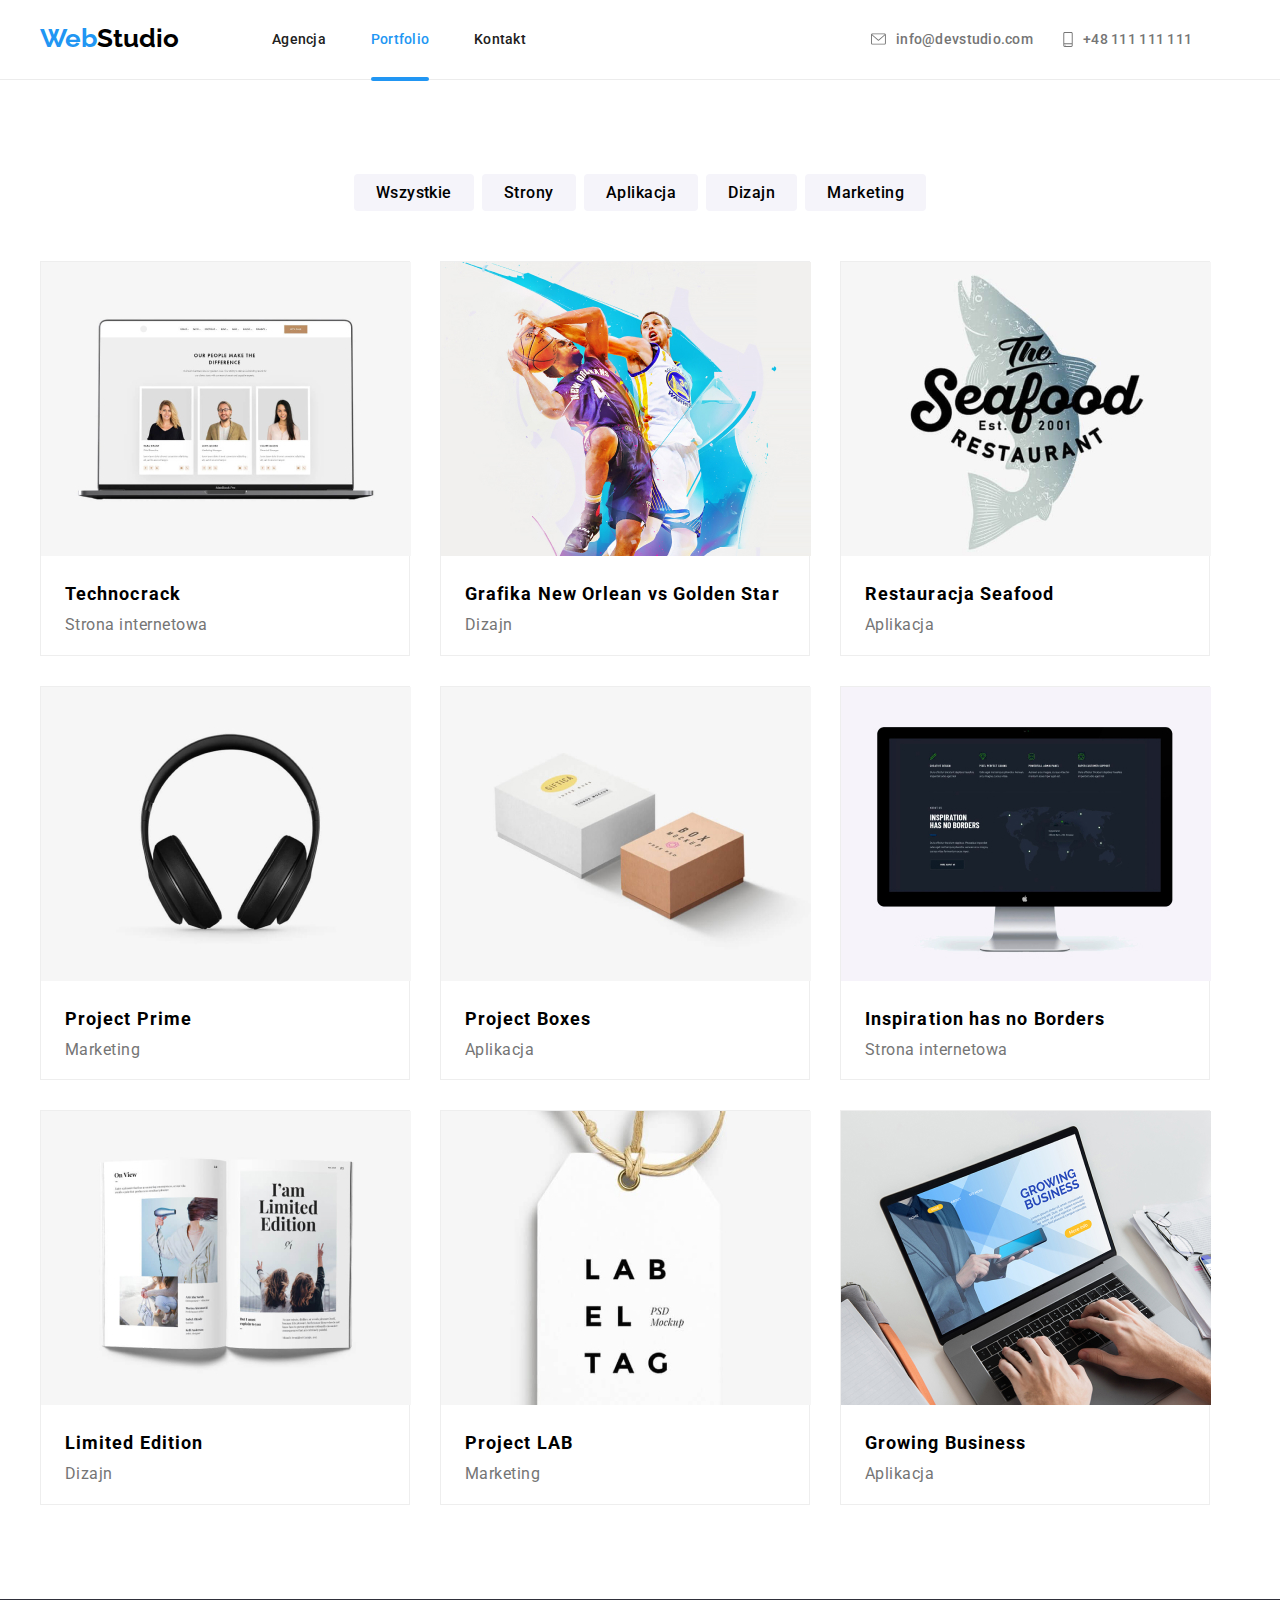
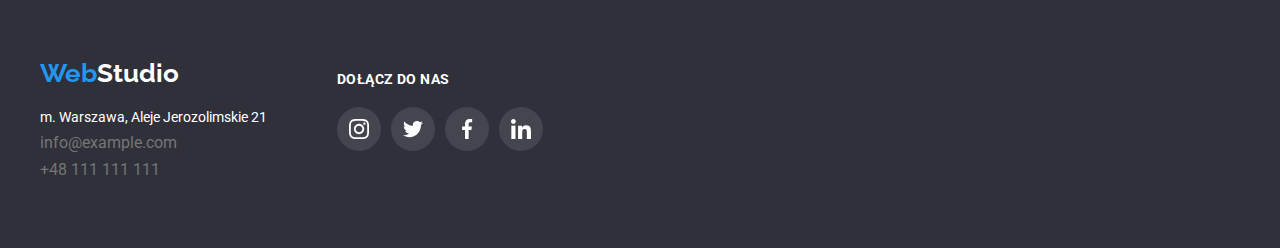
==== portfolio.html @ d0a635a4 "materials from hw-05 added" ====
<!DOCTYPE html>
<html lang="en">
  <head>
    <meta charset="UTF-8" />
    <meta http-equiv="X-UA-Compatible" content="IE=edge" />
    <meta name="viewport" content="width=device-width, initial-scale=1.0" />
    <title>Portfolio</title>
    <link rel="preconnect" href="https://fonts.googleapis.com" />
    <link rel="preconnect" href="https://fonts.gstatic.com" crossorigin />
    <link
      rel="stylesheet"
      href="https://cdnjs.cloudflare.com/ajax/libs/modern-normalize/1.0.0/modern-normalize.min.css"
    />
    <link
      href="https://fonts.googleapis.com/css2?family=Raleway:wght@700&family=Roboto:wght@400;500;700;900&display=swap"
      rel="stylesheet"
    />
    <link rel="stylesheet" href="css/styles.css" />
  </head>
  <body>
    <!-- header -->
    <!-- <div class="backdrop-container"></div> -->

    <header class="header">
      <div class="container header-container">
        <a class="logo" href="./index.html"
          >Web<span class="logo-studio">Studio</span></a
        >
        <nav class="navigation">
          <ul class="nav-menu">
            <li class="nav-item">
              <a class="nav-link" href="index.html">Agencja</a>
            </li>
            <li class="nav-item menu-active">
              <a class="nav-link is-active" href="portfolio.html">Portfolio</a>
            </li>
            <li class="nav-item"><a class="nav-link" href="#">Kontakt</a></li>
          </ul>
        </nav>

        <ul class="contacts-header">
          <li class="contact-link-item">
            <a class="contact-link" href="mailto:info@devstudio.com">
              <svg class="contact-icon" width="25px" height="12px">
                <use href="./images/icons.svg#icon-envelope"></use>
              </svg>
              info@devstudio.com
            </a>
          </li>
          <li class="contact-link-item">
            <a class="contact-link" href="tel:+48111111111">
              <svg class="contact-icon" width="20px" height="15px">
                <use href="./images/icons.svg#icon-smartphone"></use>
              </svg>
              +48 111 111 111
            </a>
          </li>
        </ul>
      </div>
    </header>
    <main>
      <section class="section">
        <!-- filters -->
        <div class="container filter-container">
          <ul class="filter">
            <li>
              <button type="button" class="filter-button">Wszystkie</button>
            </li>
            <li>
              <button type="button" class="filter-button">Strony</button>
            </li>
            <li>
              <button type="button" class="filter-button">Aplikacja</button>
            </li>
            <li><button type="button" class="filter-button">Dizajn</button></li>
            <li>
              <button type="button" class="filter-button">Marketing</button>
            </li>
          </ul>
        </div>
        <!--  All Projects -->
        <div class="container">
          <ul class="projects">
            <!-- Project 1 -->
            <li class="project-card">
              <figure>
                <div class="box">
                  <img
                    src="./images/projects/project-1.jpg"
                    alt="opened-laptop"
                    width="370"
                    height="294"
                  />
                  <div class="overlay">
                    "Technocrack jest popularną platformą wykorzystywaną do
                    rozpowszechniania koronawirusa. Firmy wykorzystują tę
                    platformę do celów szpiegowskich i ataków na
                    niezabezpieczone serwery konkurencji"
                  </div>
                </div>
                <figcaption>
                  <p class="project-title">Technocrack</p>
                  <p class="project-type">Strona internetowa</p>
                </figcaption>
              </figure>
              <!-- Project 2 -->
            </li>

            <li class="project-card">
              <figure>
                <div class="box">
                  <img
                    class="image-one"
                    src="./images/projects/project-2.jpg"
                    alt="two-basketball-players"
                    width="370"
                    height="294"
                  />
                  <div class="overlay">
                    "Technocrack jest popularną platformą wykorzystywaną do
                    rozpowszechniania koronawirusa. Firmy wykorzystują tę
                    platformę do celów szpiegowskich i ataków na
                    niezabezpieczone serwery konkurencji"
                  </div>
                </div>
                <figcaption>
                  <p class="project-title">Grafika New Orlean vs Golden Star</p>
                  <p class="project-type">Dizajn</p>
                </figcaption>
              </figure>
            </li>
            <!-- project 3 -->
            <li class="project-card">
              <figure>
                <div class="box">
                  <img
                    src="./images/projects/project-3.jpg"
                    alt="logo-of-a-restaurant"
                    width="370"
                    height="294"
                  />
                  <div class="overlay">
                    "Technocrack jest popularną platformą wykorzystywaną do
                    rozpowszechniania koronawirusa. Firmy wykorzystują tę
                    platformę do celów szpiegowskich i ataków na
                    niezabezpieczone serwery konkurencji"
                  </div>
                </div>
                <figcaption>
                  <p class="project-title">Restauracja Seafood</p>
                  <p class="project-type">Aplikacja</p>
                </figcaption>
              </figure>
            </li>
            <!-- project 4 -->
            <li class="project-card">
              <figure>
                <div class="box">
                  <img
                    src="./images/projects/project-4.jpg"
                    alt="black-headset"
                    width="370"
                    height="294"
                  />
                  <div class="overlay">
                    "Technocrack jest popularną platformą wykorzystywaną do
                    rozpowszechniania koronawirusa. Firmy wykorzystują tę
                    platformę do celów szpiegowskich i ataków na
                    niezabezpieczone serwery konkurencji"
                  </div>
                </div>
                <figcaption>
                  <p class="project-title">Project Prime</p>
                  <p class="project-type">Marketing</p>
                </figcaption>
              </figure>
            </li>
            <!-- project 5 -->
            <li class="project-card">
              <figure>
                <div class="box">
                  <img
                    src="./images/projects/project-5.jpg"
                    alt="two-carton-boxes"
                    width="370"
                    height="294"
                  />
                  <div class="overlay">
                    "Technocrack jest popularną platformą wykorzystywaną do
                    rozpowszechniania koronawirusa. Firmy wykorzystują tę
                    platformę do celów szpiegowskich i ataków na
                    niezabezpieczone serwery konkurencji"
                  </div>
                </div>
                <figcaption>
                  <p class="project-title">Project Boxes</p>
                  <p class="project-type">Aplikacja</p>
                </figcaption>
              </figure>
            </li>
            <!-- project 6 -->
            <li class="project-card">
              <figure>
                <div class="box">
                  <img
                    src="./images/projects/project-6.jpg"
                    alt="apple-monitor"
                    width="370"
                    height="294"
                  />
                  <div class="overlay">
                    "Technocrack jest popularną platformą wykorzystywaną do
                    rozpowszechniania koronawirusa. Firmy wykorzystują tę
                    platformę do celów szpiegowskich i ataków na
                    niezabezpieczone serwery konkurencji"
                  </div>
                </div>
                <figcaption>
                  <p class="project-title">Inspiration has no Borders</p>
                  <p class="project-type">Strona internetowa</p>
                </figcaption>
              </figure>
            </li>
            <!-- project 7 -->
            <li class="project-card">
              <figure>
                <div class="box">
                  <img
                    src="./images/projects/project-7.jpg"
                    alt="opened-paper-magazine"
                    width="370"
                    height="294"
                  />
                  <div class="overlay">
                    "Technocrack jest popularną platformą wykorzystywaną do
                    rozpowszechniania koronawirusa. Firmy wykorzystują tę
                    platformę do celów szpiegowskich i ataków na
                    niezabezpieczone serwery konkurencji"
                  </div>
                </div>
                <figcaption>
                  <p class="project-title">Limited Edition</p>
                  <p class="project-type">Dizajn</p>
                </figcaption>
              </figure>
            </li>
            <!-- project 8  -->
            <li class="project-card">
              <figure>
                <div class="box">
                  <img
                    src="./images/projects/project-8.jpg"
                    alt="a-label"
                    width="370"
                    height="294"
                  />
                  <div class="overlay">
                    "Technocrack jest popularną platformą wykorzystywaną do
                    rozpowszechniania koronawirusa. Firmy wykorzystują tę
                    platformę do celów szpiegowskich i ataków na
                    niezabezpieczone serwery konkurencji"
                  </div>
                </div>
                <figcaption>
                  <p class="project-title">Project LAB</p>
                  <p class="project-type">Marketing</p>
                </figcaption>
              </figure>
            </li>
            <!-- project 9 -->
            <li class="project-card">
              <figure>
                <div class="box">
                  <img
                    src="./images/projects/project-9.jpg"
                    alt="someone-typing-on-a-laptop"
                    width="370"
                    height="294"
                  />
                  <div class="overlay">
                    "Technocrack jest popularną platformą wykorzystywaną do
                    rozpowszechniania koronawirusa. Firmy wykorzystują tę
                    platformę do celów szpiegowskich i ataków na
                    niezabezpieczone serwery konkurencji"
                  </div>
                </div>
                <figcaption>
                  <p class="project-title">Growing Business</p>
                  <p class="project-type">Aplikacja</p>
                </figcaption>
              </figure>
            </li>
          </ul>
        </div>
      </section>
    </main>
    <footer class="footer">
      <div class="container footer-containers">
        <div class="first-footer-container">
          <a class="footer-logo" href="./index.html"
            >Web<span class="logo-studio-footer">Studio</span></a
          >
          <ul class="footer-contacts">
            <li class="footer-contacts-item">
              <address class="address">
                m. Warszawa, Aleje Jerozolimskie 21
              </address>
            </li>
            <li class="footer-contacts-item">
              <a class="footer-contact-link" href="mailto:info@example.com"
                >info@example.com</a
              >
            </li>
            <li class="footer-contacts-item">
              <a class="footer-contact-link" href="tel:+48111111111"
                >+48 111 111 111</a
              >
            </li>
          </ul>
        </div>
        <div class="secondary-footer-container">
          <h3 class="cta">Dołącz do nas</h3>
          <ul class="social-list-foot">
            <li class="social-list-item-foot">
              <a class="social-link-foot" href="#">
                <svg width="20px" height="20px">
                  <use href="./images/icons.svg#icon-instagram-1"></use>
                </svg>
              </a>
            </li>
            <li class="social-list-item-foot">
              <a class="social-link-foot" href="#">
                <svg width="20px" height="20px">
                  <use href="./images/icons.svg#icon-twitter-2"></use>
                </svg>
              </a>
            </li>
            <li class="social-list-item-foot">
              <a class="social-link-foot" href="#">
                <svg width="20px" height="20px">
                  <use href="./images/icons.svg#icon-facebook-3"></use>
                </svg>
              </a>
            </li>
            <li class="social-list-item-foot">
              <a class="social-link-foot" href="#">
                <svg width="20px" height="20px">
                  <use href="./images/icons.svg#icon-linkedin-4"></use>
                </svg>
              </a>
            </li>
          </ul>
        </div>
      </div>
    </footer>

    <script src="js.modal.js"></script>
  </body>
</html>
---- css/styles.css ----
/* general */
* {
  margin: 0;
  padding: 0;
  box-sizing: border-box;
}

:root {
  --brand-color: #2196f3;
  --primary-bg-color: #ffffff;
  --secondary-bg-color: #2f303a;
  --third-bg-color: #f5f4fa;
  --icons-bg-color: #afb1b8;
  --primary-txt-color: #212121;
  --secondary-txt-color: #757575;
  --third-txt-color: #ffffff;
  /* --font-family:"Roboto", sans-serif; */
}
body {
  font-family: "Roboto", sans-serif;
  text-decoration: none;
}

ul {
  list-style: none;
}

img {
  display: block;
}

.container {
  width: 1200px;
  margin: 0 auto;
}

.section {
  padding-top: 94px;
  padding-bottom: 94px;
  /* padding: 94px 0; */
}

/* HEADER */
.header-container {
  display: flex;
  align-items: center;
}

.header {
  border-bottom: 1px solid #ececec;
}

/* /* NAVIGATION */

.nav-menu {
  display: flex;
  justify-content: space-between;
  width: 254px;
  margin-left: 93px;
  margin-right: 345px;
}

.nav-link {
  font-weight: 500;
  font-size: 14px;
  line-height: 1.1;
  letter-spacing: 0.02em;
  text-decoration: none;
  color: var(--primary-txt-color);
  transition: color 250ms cubic-bezier(0.4, 0, 0.2, 1);
}

.nav-link:focus,
.nav-link:hover {
  color: var(--brand-color);
}

/* CONTACTS header  */
/* .header-contacts {
  display: flex;
  align-items: center;
  margin-left: auto;
  margin-right: 0;
}

.header-contacts a {
  color: var(--secondary-txt-color);
}

.contact-icon {
  margin-right: 10px;
  margin-left: 0px;
  fill: var(--secondary-txt-color);
}

.contact-icon:hover,
.contact-icon:focus,
.contact-icon:active {
  fill: var(--brand-color);
}

.contact-link {
  text-decoration: none;
  font-weight: 500;
  font-size: 14px;
  line-height: 1. 1;
  letter-spacing: 0.02em;
  color: var(--secondary-txt-color);
}

.contact-link:hover,
.contact-link:focus,
.contact-link:active {
  color: var(--brand-color);
} */

.contacts-header {
  display: flex;
  align-items: center;
  margin-left: 0;
  margin-right: 0;
}

.contact-link {
  display: flex;
  align-items: center;
}

.contact-link {
  text-decoration: none;
  font-weight: 500;
  font-size: 14px;
  line-height: 1 1;
  letter-spacing: 0.02em;
  color: var(--secondary-txt-color);
  fill: var(--secondary-txt-color);
  transition: color 250ms cubic-bezier(0.4, 0, 0.2, 1);
}

.contact-link:hover,
.contact-link:focus,
.contact-link:active {
  color: var(--brand-color);
  fill: var(--brand-color);
}

.contact-link-item:not(:last-child) {
  margin-right: 30px;
}

.contact-icon {
  padding-right: 10px;
  transition: fill 250ms cubic-bezier(0.4, 0, 0.2, 1);
}

/* Main Page Studio */
/* HERO */
.hero {
  margin-left: auto;
  margin-right: auto;
  max-width: 1600px;
  max-height: 600px;
  background-color: #2f303a;
  background-image: linear-gradient(
      to right,
      rgba(47, 48, 58, 0.4),
      rgba(47, 48, 58, 0.4)
    ),
    url(../images/banner-img.jpg);
  text-align: center;
}

.hero-headline {
  font-weight: 900;
  font-size: 44px;
  line-height: 1.36;
  letter-spacing: 0.06em;
  text-transform: uppercase;
  color: var(--third-txt-color);
  padding-top: 200px;
  margin-bottom: 30px;
}

.hero-button {
  background: var(--brand-color);
  font-weight: 700;
  font-size: 16px;
  line-height: 1.87;
  text-align: center;
  letter-spacing: 0.06em;
  color: var(--third-txt-color);
  cursor: pointer;
  border-style: none;
  border-radius: 4px;
  margin-bottom: 200px;
  padding: 10px 41px;
  transition: border-radius 250ms cubic-bezier(0.4, 0, 0.2, 1);
}

/* ADVANTAGES */
.advantages-list {
  display: flex;
  justify-content: space-between;
  align-items: center;
  margin-bottom: 94px;
}
.advantages-item {
  width: 270px;
  margin: 0;
}
.advantages-item:not(:last-child) {
  margin-right: 30px;
}

.advantages-title {
  font-weight: 700;
  font-size: 14px;
  line-height: 1 1;
  letter-spacing: 0.03em;
  text-transform: uppercase;
  margin-bottom: 10px;
}

.advantages-description {
  font-size: 14px;
  line-height: 1.7;
  letter-spacing: 0.03em;
  color: var(--secondary-txt-color);
  width: 270px;
}

/* BG for advantages icons */
.icons-bg {
  width: 270px;
  height: 120px;
  background-color: var(--third-bg-color);
  border-style: none;
  border-radius: 4px;
  margin-bottom: 30px;
  padding: 25px 100px;
}

.section-title {
  font-weight: 700;
  font-size: 36px;
  line-height: 1.16;
  letter-spacing: 0.03em;
  text-align: center;
  padding-bottom: 50px;
}

/* 3 photos in section Czym się zajmujemy */
/* previous class title: .gallery  */
.service-list {
  display: flex;
  justify-content: space-between;
}

.service-box {
  display: flex;
  flex-direction: column;
  position: relative;
}

.servis-description {
  font-weight: 700;
  font-size: 14px;
  line-height: 1 14;
  letter-spacing: 0.03em;
  text-transform: uppercase;
  color: var(--third-txt-color);
  text-align: center;
  display: flex;
  justify-content: center;
  align-items: center;

  background-color: rgba(47, 48, 58, 0.8);
  width: 370px;
  height: 70px;
  position: absolute;
  top: 224px;
}

/* OUR TEAM */
.our-team {
  background-color: var(--third-bg-color);
}
.team-cards {
  display: flex;
  justify-content: space-between;
}

.team-card-item {
  box-shadow: 0px 1px 3px rgba(0, 0, 0, 0.12), 0px 1px 1px rgba(0, 0, 0, 0.14),
    0px 2px 1px rgba(0, 0, 0, 0.2);
  border-radius: 0px 0px 4px 4px;
}

.card-description {
  padding: 30px 0;
  width: 270px;
  height: 168px;
  background: var(--third-txt-color);
  border-radius: 0px 0px 4px 4px;
}

.name {
  font-weight: 500;
  font-size: 16px;
  line-height: 1 18;
  letter-spacing: 0.03em;
  text-align: center;
  margin-bottom: 10px;
}

.job-position {
  font-size: 16px;
  line-height: 1 18;
  letter-spacing: 0.03em;
  color: var(--secondary-txt-color);
  text-align: center;
  margin-bottom: 16px;
}

.figcaption {
  background-color: var(--primary-bg-color);
}

.social-list {
  display: flex;
  justify-content: center;
  margin: 0;
  padding: 0;
  margin-top: 16px;
}

.social-list-item:not(:last-child) {
  margin-right: 10px;
}

.social-link {
  display: flex;
  justify-content: center;
  align-items: center;
  width: 44px;
  height: 44px;
  border-radius: 50px;
  background-color: var(--primary-bg-color);
  fill: var(--icons-bg-color);
  transition: fill 250ms cubic-bezier(0.4, 0, 0.2, 1);
  transition: background-color 250ms cubic-bezier(0.4, 0, 0.2, 1);
}

.social-link:hover,
.social-link:focus,
.social-link:active {
  background-color: var(--brand-color);
  fill: var(--primary-bg-color);
}

/* our customers */
.customers-list {
  display: flex;
  justify-content: center;
  margin: 0;
  padding: 0;
  width: 1170px;
}

.customers-list-item:not(:last-child) {
  margin-right: 30px;
}

.customer-link {
  display: flex;
  justify-content: center;
  align-items: center;
  width: 170px;
  height: 92px;
  border: 1px solid var(--icons-bg-color);
  border-radius: 4px;
  background-color: var(--primary-bg-color);
  fill: var(--icons-bg-color);
  transition: fill 250ms cubic-bezier(0.4, 0, 0.2, 1);
}

.customer-link:hover,
.customer-link:focus,
.customer-link:active {
  background-color: var(--primary-bg-color);
  fill: var(--brand-color);
  border: 1px solid var(--brand-color);
}

/* footer */

.footer {
  background-color: var(--secondary-bg-color);
  padding-top: 60px;
  padding-bottom: 60px;
}

.footer-containers {
  display: flex;
}

.first-footer-container {
  margin-right: 70px;
}

.secondary-footer-container {
  padding-top: 12px;
}
.logo {
  font-family: "Raleway";
  font-weight: 700;
  font-size: 26px;
  line-height: 1 2;
  color: var(--brand-color);
  text-decoration: none;
  padding-top: 24px;
  padding-bottom: 25px;
}

.logo-studio {
  color: #000000;
}

.footer-logo {
  font-family: "Raleway";
  font-weight: 700;
  font-size: 26px;
  line-height: 1 2;
  color: var(--brand-color);
  text-decoration: none;
}

.logo-studio-footer {
  color: var(--third-txt-color);
}

.address {
  font-family: "Roboto";
  font-style: normal;
  font-size: 14px;
  line-height: 1 7;
  color: var(--third-txt-color);
  margin-top: 20px;
}

.footer-contacts-item {
  margin-bottom: 9px;
}

.footer-contact-link {
  color: var(--secondary-txt-color);
  text-decoration: none;
  transition: color 250ms cubic-bezier(0.4, 0, 0.2, 1);
}

.footer-contact-link:hover,
.footer-contact-link:focus {
  color: var(--brand-color);
}

.cta {
  font-weight: 700;
  font-size: 14px;
  line-height: 1 14;
  letter-spacing: 0.03em;
  text-transform: uppercase;
  color: var(--third-txt-color);
}

.social-list-foot {
  display: flex;
  justify-content: space-between;
  align-items: center;
  width: 206px;
  margin-top: 20px;
  margin-left: 0;
}

.social-list-item-foot {
  display: flex;
}

.social-link-foot {
  display: flex;
  justify-content: center;
  align-items: center;
  width: 44px;
  height: 44px;
  border-radius: 50px;
  background-color: var(--secondary-bg-color);
  background: rgba(255, 255, 255, 0.1);
  fill: var(--third-txt-color);
  transition: background-color 250ms cubic-bezier(0.4, 0, 0.2, 1);
}

.social-link-foot:hover,
.social-link-foot:focus,
.social-link-foot:active {
  background-color: var(--brand-color);
  fill: var(--primary-bg-color);
}

/* Portfolio */

.filter {
  display: flex;
  align-items: center;
  justify-content: center;
  gap: 8px;
}

.filter-button {
  font-family: "Roboto";
  font-weight: 500;
  font-size: 16px;
  line-height: 1.6;
  text-align: center;
  letter-spacing: 0.03em;
  border-style: none;
  background: var(--third-bg-color);
  border-radius: 4px;
  padding: 6px 22px 6px 22px;
  transition: box-shadow 250ms cubic-bezier(0.4, 0, 0.2, 1);
  transition: background-color 250ms cubic-bezier(0.4, 0, 0.2, 1);
  transition: color 250ms cubic-bezier(0.4, 0, 0.2, 1);
}

.filter-button:focus,
.filter-button:hover {
  background: var(--brand-color);
  box-shadow: 0px 3px 1px rgba(0, 0, 0, 0.1), 0px 1px 2px rgba(0, 0, 0, 0.08),
    0px 2px 2px rgba(0, 0, 0, 0.12);
  border-radius: 4px;
  color: var(--third-txt-color);
  border-style: none;
}

button {
  cursor: pointer;
}

.projects {
  display: flex;
  flex-wrap: wrap;
  margin-top: 50px;
  gap: 30px;
  width: 1200px;
}

.project-card {
  width: 370px;
  border: 1px solid #eeeeee;
  transition: box-shadow 250ms cubic-bezier(0.4, 0, 0.2, 1);
}

.project-card:hover,
.project-card:focus {
  box-shadow: 0px 1px 1px rgba(0, 0, 0, 0.12), 0px 4px 4px rgba(0, 0, 0, 0.06),
    1px 4px 6px rgba(0, 0, 0, 0.16);
}

.project-description {
  border-left: 1px solid #eeeeee;
  border-bottom: 1px solid #eeeeee;
  border-right: 1px solid #eeeeee;
  width: 370px;
}

.project-title {
  font-weight: 700;
  font-size: 18px;
  line-height: 2;
  letter-spacing: 0.06em;
  padding: 20px 24px 4px 24px;
}

.project-type {
  font-size: 16px;
  line-height: 1 9;
  letter-spacing: 0.03em;
  color: var(--secondary-txt-color);
  padding: 0 24px 20px 24px;
}

/* overlay on projects card */
.box {
  position: relative;
  width: 370px;
  height: 294px;
  overflow: hidden;
}

.overlay {
  position: absolute;
  top: 0;
  left: 0;
  height: 100%;
  width: 100%;
  display: block;
  background-color: rgba(33, 150, 243, 0.9);
  font-size: 18px;
  line-height: 1.31;
  text-align: left;
  letter-spacing: 0.03em;
  color: var(--third-txt-color);
  transform: translateY(101%);
  transition: transform 250ms cubic-bezier(0.4, 0, 0.2, 1);
  padding: 49px 45px 49px 24px;
}
.project-card:hover .overlay,
.project-card:focus .overlay {
  transform: translateY(0);
}

.menu-active {
  position: relative;
  top: 0;
  left: 0;
}

.menu-active::after {
  position: absolute;
  content: "";
  display: block;
  width: 100%;
  height: 4px;
  border-radius: 2px;
  background-color: var(--brand-color);
  color: var(--brand-color);
  margin-top: 28px;
}

.is-active {
  color: var(--brand-color);
}

/* MODAL hw-05 */

/* dark layer */
.backdrop {
  position: fixed;
  z-index: 2;
  width: 100%;
  height: 100%;
  top: 0;
  background-color: rgba(0, 0, 0, 0.2);
  display: flex;
  justify-content: center;
  align-items: center;
  visibility: visible;
}

/* modal, czyli wyskakujące okienko z formularzem */
.modal {
  position: absolute;
  z-index: 1;
  width: 528px;
  height: 581px;
  background-color: var(--primary-bg-color);
  border-radius: 4px;
  box-shadow: 0px 1px 3px rgba(0, 0, 0, 0.12), 0px 1px 1px rgba(0, 0, 0, 0.14),
    0px 2px 1px rgba(0, 0, 0, 0.2);
  animation-name: changeBgTranslate;
  animation-duration: 750ms;
}

@keyframes changeBgTranslate {
  0% {
    transform: translateY(-350%);
  }
  100% {
    transform: translateY(0%);
  }
}

.modal-close-button {
  width: 30px;
  height: 30px;
  margin: 8px 8px 765px 490px;
  background-color: var(--primary-bg-color);
  border-radius: 50px;
  border: solid rgba(0, 0, 0, 0.1) 1px;
}

.icon-close {
  fill: black;
}

.is-hidden {
  pointer-events: none;
  visibility: hidden;
  opacity: 0;
}

/* .modal {
  position: absolute;
  z-index: 1;
  width: 528px;
  height: 581px;
  background-color: var(--primary-bg-color);
  border-radius: 4px;
  box-shadow: 0px 1px 3px rgba(0, 0, 0, 0.12), 0px 1px 1px rgba(0, 0, 0, 0.14),
    0px 2px 1px rgba(0, 0, 0, 0.2);
}

.modal-close-button {
  width: 30px;
  height: 30px;
  margin: 8px 8px 765px 490px;
  background-color: var(--primary-bg-color);
  border-radius: 50px;
  border: solid rgba(0, 0, 0, 0.1) 1px;
}

.icon-close {
  fill: black;
}

.is-hidden {
  pointer-events: none;
  visibility: hidden;
  opacity: 0;
}

.backdrop {
  position: fixed;
  z-index: 2;
  width: 100%;
  height: 100%;
  top: 0;
  background-color: rgba(0, 0, 0, 0.2);
  display: flex;
  justify-content: center;
  align-items: center;

  transform: translateX(2%);
  transition: transform 750ms;
} */
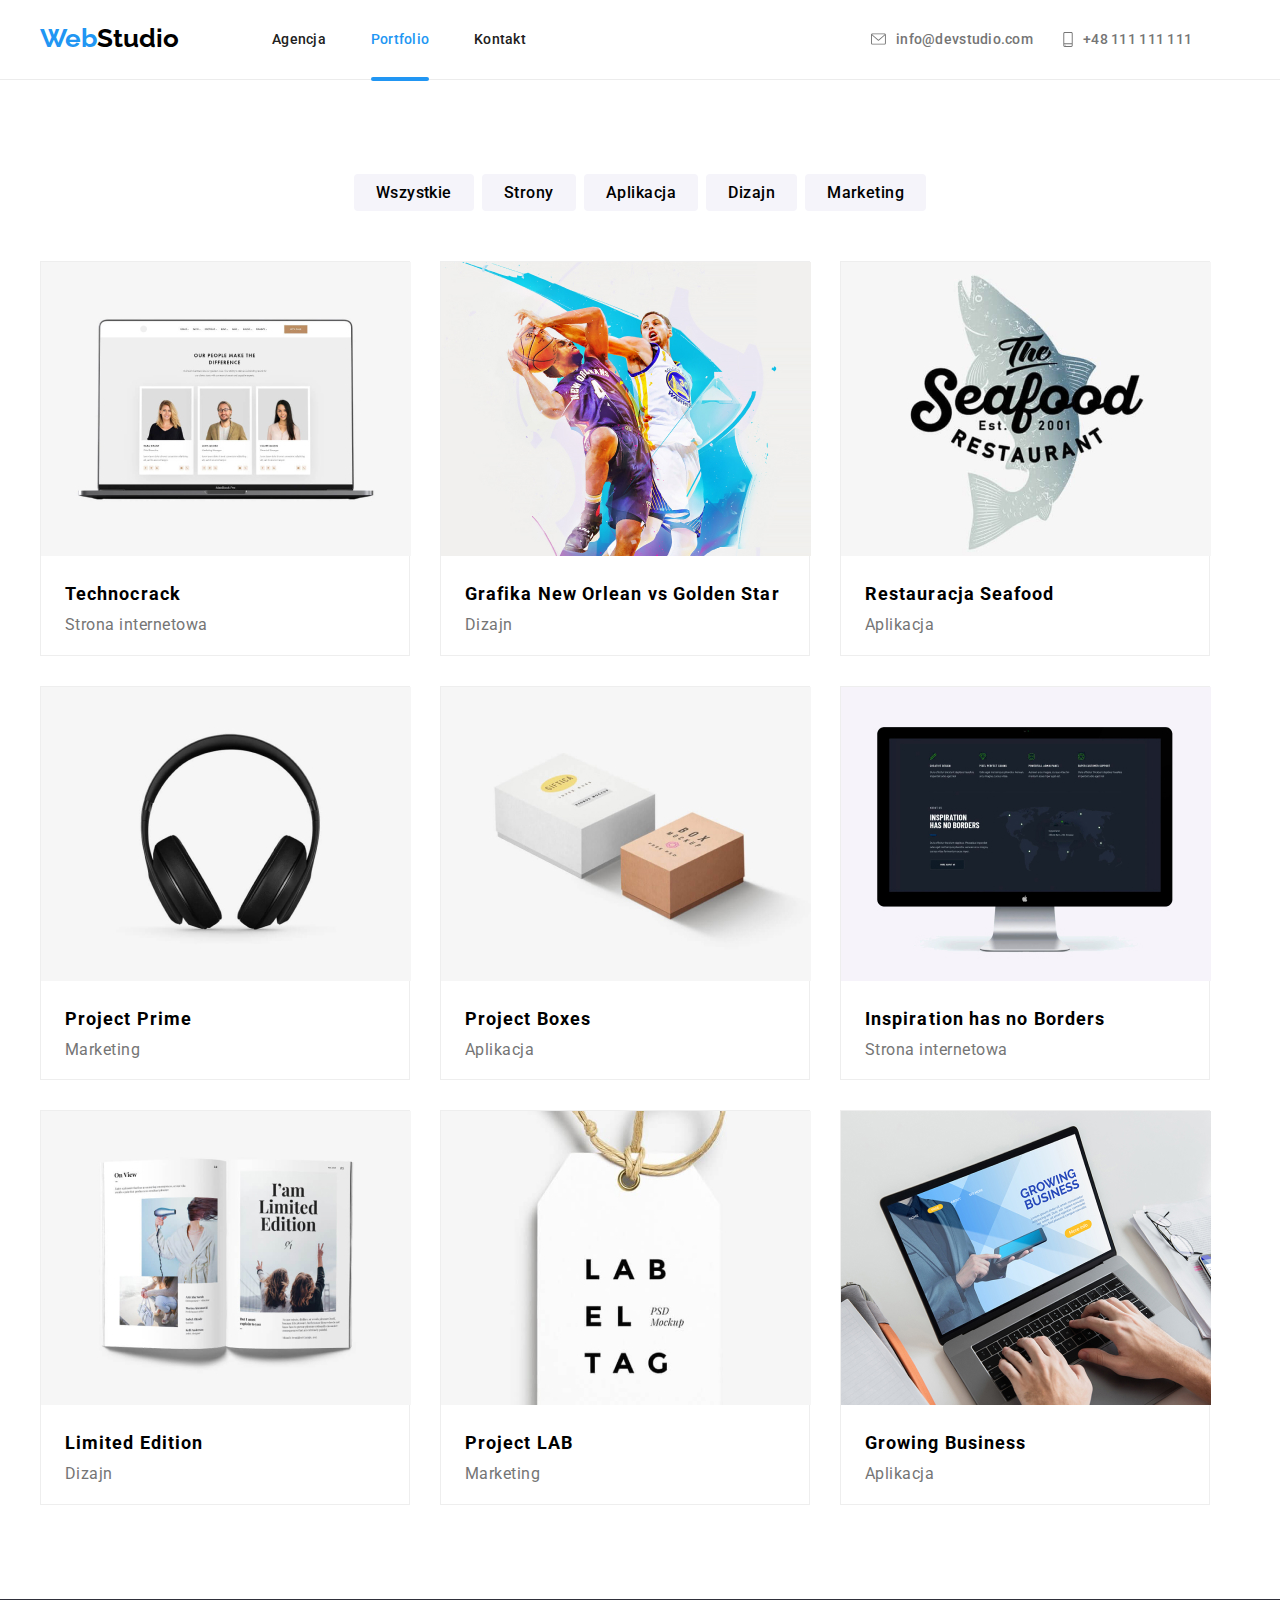
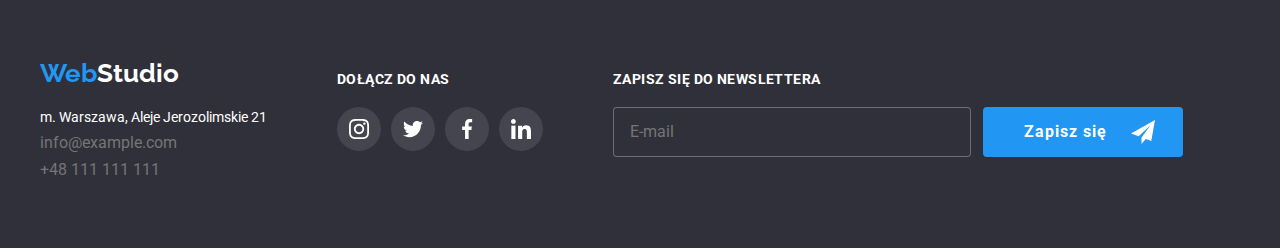
==== commit 2558cae4: "actualized" ====
--- a/portfolio.html
+++ b/portfolio.html
@@ -351,6 +351,27 @@
             </li>
           </ul>
         </div>
+        <div class="third-footer-container">
+          <h3 class="cta">Zapisz się do newslettera</h3>
+          <ul class="subscription-container">
+            <li>
+              <input
+                type="email"
+                name="userEmail"
+                class="email-input"
+                placeholder="E-mail"
+              />
+            </li>
+            <li>
+              <button type="button" class="subscribe-button">
+                <span>Zapisz się</span>
+                <svg class="footer-icon" width="24px" height="24px">
+                  <use href="./images/icons.svg#icon-icon-send"></use>
+                </svg>
+              </button>
+            </li>
+          </ul>
+        </div>
       </div>
     </footer>
 
--- a/css/styles.css
+++ b/css/styles.css
@@ -410,7 +410,13 @@
 
 .secondary-footer-container {
   padding-top: 12px;
-}
+  margin-right: 70px;
+}
+
+.third-footer-container {
+  padding-top: 12px;
+}
+
 .logo {
   font-family: "Raleway";
   font-weight: 700;
@@ -470,6 +476,7 @@
   letter-spacing: 0.03em;
   text-transform: uppercase;
   color: var(--third-txt-color);
+  margin-bottom: 20px;
 }
 
 .social-list-foot {
@@ -503,6 +510,66 @@
 .social-link-foot:active {
   background-color: var(--brand-color);
   fill: var(--primary-bg-color);
+}
+
+.subscription-container {
+  display: flex;
+}
+
+.email-input {
+  width: 358px;
+  height: 50px;
+  border-radius: 4px;
+  border: 1px solid rgba(255, 255, 255, 0.3);
+  outline: none;
+  background-color: var(--secondary-bg-color);
+  color: rgba(255, 255, 255, 0.6);
+  padding-left: 16px;
+  margin-right: 12px;
+
+  font-weight: 400;
+  font-size: 16px;
+  line-height: 1.25;
+  transition: border-color 250ms cubic-bezier(0.4, 0, 0.2, 1);
+  transition: filter 250ms cubic-bezier(0.4, 0, 0.2, 1);
+}
+
+.email-input:focus {
+  border-color: var(--brand-color);
+  filter: drop-shadow(0px 4px 4px rgba(0, 0, 0, 0.15));
+}
+
+.subscribe-button {
+  width: 200px;
+  height: 50px;
+  background-color: var(--brand-color);
+  border-radius: 4px;
+  border-style: none;
+  cursor: pointer;
+
+  display: flex;
+  justify-content: flex-end;
+  align-items: center;
+  transition: box-shadow 250ms cubic-bezier(0.4, 0, 0.2, 1);
+
+  font-weight: 700;
+  font-size: 16px;
+  line-height: 1.87;
+  text-align: center;
+  letter-spacing: 0.06em;
+  color: var(--third-txt-color);
+}
+
+.subscribe-button:hover,
+.subscribe-button:focus,
+.subscribe-button:active {
+  box-shadow: 0px 4px 4px rgba(0, 0, 0, 0.15);
+}
+
+.footer-icon {
+  fill: var(--primary-bg-color);
+  margin-right: 28px;
+  margin-left: 24px;
 }
 
 /* Portfolio */
@@ -653,6 +720,10 @@
   justify-content: center;
   align-items: center;
   visibility: visible;
+  scale: 1;
+  opacity: 1;
+  transition: transform, scale, opacity;
+  transition-duration: 200ms;
 }
 
 /* modal, czyli wyskakujące okienko z formularzem */
@@ -661,21 +732,16 @@
   z-index: 1;
   width: 528px;
   height: 581px;
+  top: 50%;
+  left: 50%;
+  transform: translate(-50%, -50%);
   background-color: var(--primary-bg-color);
   border-radius: 4px;
   box-shadow: 0px 1px 3px rgba(0, 0, 0, 0.12), 0px 1px 1px rgba(0, 0, 0, 0.14),
     0px 2px 1px rgba(0, 0, 0, 0.2);
-  animation-name: changeBgTranslate;
-  animation-duration: 750ms;
-}
-
-@keyframes changeBgTranslate {
-  0% {
-    transform: translateY(-350%);
-  }
-  100% {
-    transform: translateY(0%);
-  }
+
+  display: flex;
+  justify-content: center;
 }
 
 .modal-close-button {
@@ -685,6 +751,10 @@
   background-color: var(--primary-bg-color);
   border-radius: 50px;
   border: solid rgba(0, 0, 0, 0.1) 1px;
+  display: flex;
+  justify-content: center;
+  align-items: center;
+  position: absolute;
 }
 
 .icon-close {
@@ -695,49 +765,173 @@
   pointer-events: none;
   visibility: hidden;
   opacity: 0;
-}
-
-/* .modal {
+  transform: scale(1.1);
+}
+
+/* FORM */
+
+/* .modal-form {
+  display: flex;
+  flex-direction: column;
+  align-items: center;
+  padding-left: 5px;
+  padding-right: 5px;
+} */
+
+.form-title {
+  font-weight: 700;
+  font-size: 20px;
+  line-height: 1.15;
+  text-align: center;
+  letter-spacing: 0.03em;
+  color: var(--primary-txt-color);
+  margin-top: 40px;
+  margin-bottom: 12px;
+}
+
+.form-list {
+  display: flex;
+  justify-content: center;
+  flex-direction: column;
+  align-items: center;
+}
+
+.form-item {
+  font-weight: 400;
+  font-size: 12px;
+  line-height: 1.16;
+  letter-spacing: 0.01em;
+  color: var(--secondary-txt-color);
+}
+
+.item-container {
+  width: 448px;
+  height: 40px;
+  margin-top: 4px;
+  margin-bottom: 10px;
+}
+.form-icon {
   position: absolute;
   z-index: 1;
-  width: 528px;
-  height: 581px;
-  background-color: var(--primary-bg-color);
-  border-radius: 4px;
+  fill: var(--primary-txt-color);
+  transform: translateY(60%);
+  margin-left: 12px;
+  transition: fill 250ms cubic-bezier(0.4, 0, 0.2, 1);
+}
+.form-input {
+  width: 100%;
+  height: 100%;
+  border: 1px solid rgba(33, 33, 33, 0.2);
+  border-radius: 4px;
+  margin-bottom: 10px;
+  outline: none;
+  padding-left: 42px;
+  position: relative;
+  transition: border-color 250ms cubic-bezier(0.4, 0, 0.2, 1);
+}
+
+.item-container:focus-within > svg,
+.item-container:focus-within > input,
+.form-item:focus-within > textarea {
+  border-color: var(--brand-color);
+  fill: var(--brand-color);
+}
+
+textarea {
+  width: 448px;
+  height: 120px;
+  border: 1px solid rgba(33, 33, 33, 0.2);
+  border-radius: 4px;
+  outline: none;
+  margin-top: 4px;
+  margin-bottom: 20px;
+  display: block;
+  justify-content: center;
+  align-items: center;
+  padding: 12px 16px;
+  resize: none;
+  transition: border-color 250ms cubic-bezier(0.4, 0, 0.2, 1);
+}
+
+.send-button {
+  width: 200px;
+  height: 50px;
+  background: var(--brand-color);
+  font-weight: 700;
+  font-size: 16px;
+  line-height: 1.87;
+  text-align: center;
+  letter-spacing: 0.06em;
+  color: var(--third-txt-color);
+  cursor: pointer;
+  border-style: none;
+  border-radius: 4px;
+  margin: auto 164px 40px 164px;
+  transition: box-shadow 250ms cubic-bezier(0.4, 0, 0.2, 1);
+}
+
+.send-button:focus,
+.send-button:hover {
   box-shadow: 0px 1px 3px rgba(0, 0, 0, 0.12), 0px 1px 1px rgba(0, 0, 0, 0.14),
     0px 2px 1px rgba(0, 0, 0, 0.2);
 }
 
-.modal-close-button {
-  width: 30px;
-  height: 30px;
-  margin: 8px 8px 765px 490px;
-  background-color: var(--primary-bg-color);
-  border-radius: 50px;
-  border: solid rgba(0, 0, 0, 0.1) 1px;
-}
-
-.icon-close {
-  fill: black;
-}
-
-.is-hidden {
+.statement {
+  display: flex;
+  justify-content: center;
+  align-items: center;
+  margin-bottom: 30px;
+}
+
+.txt {
+  font-weight: 400;
+  font-size: 14px;
+  line-height: 1.71;
+  letter-spacing: 0.03em;
+  color: var(--secondary-txt-color);
+  margin-left: 9px;
+}
+
+/* CHECKBOX */
+
+.checkmark {
+  fill: var(--primary-bg-color);
+  position: absolute;
   pointer-events: none;
-  visibility: hidden;
-  opacity: 0;
-}
-
-.backdrop {
-  position: fixed;
-  z-index: 2;
-  width: 100%;
-  height: 100%;
-  top: 0;
-  background-color: rgba(0, 0, 0, 0.2);
-  display: flex;
-  justify-content: center;
-  align-items: center;
-
-  transform: translateX(2%);
-  transition: transform 750ms;
-} */
+  top: 5px;
+  left: -12px;
+}
+
+.statement input {
+  appearance: none;
+}
+
+.statement-label {
+  position: relative;
+  cursor: pointer;
+  pointer-events: auto;
+}
+
+.statement-label::before {
+  display: block;
+  position: absolute;
+  left: -13px;
+  top: 3px;
+  content: "";
+  width: 15px;
+  height: 16px;
+  border: 1px solid rgba(33, 33, 33, 0.2);
+  border-radius: 2px;
+  transition: background-color 250ms cubic-bezier(0.4, 0, 0.2, 1),
+    border-color 250ms cubic-bezier(0.4, 0, 0.2, 1);
+}
+
+.statement input:checked + .statement-label::before {
+  background-color: var(--brand-color);
+  border-color: var(--brand-color);
+}
+
+.rules {
+  color: var(--brand-color);
+  text-decoration: underline;
+}
